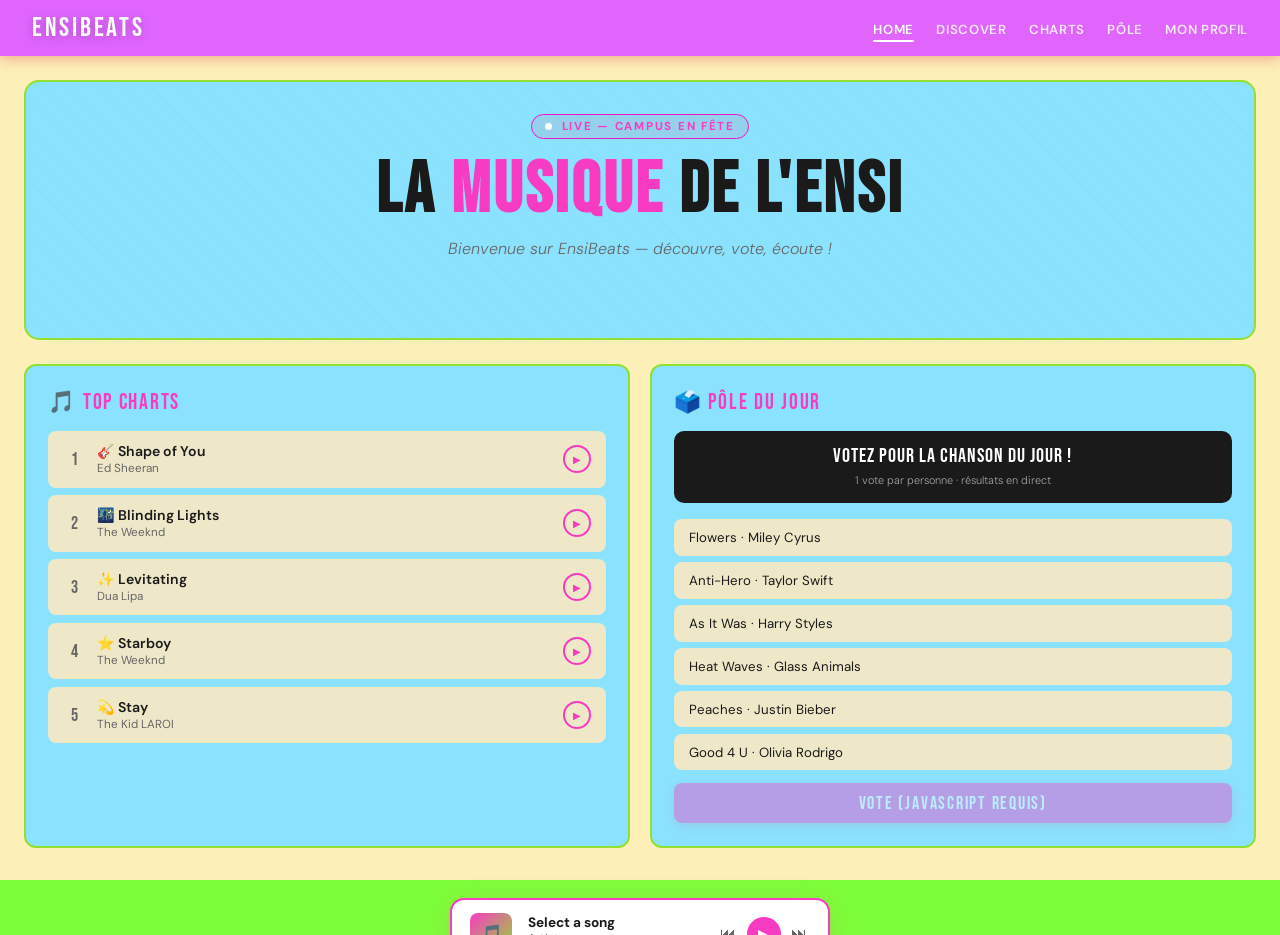
==== index.html @ 4be9f932 "Added index.html for GitHub Pages" ====
<!DOCTYPE html>
<html lang="fr">
<head>
<meta charset="UTF-8">
<meta name="viewport" content="width=device-width, initial-scale=1.0">

<title>CampusBeats</title>

<link href="https://fonts.googleapis.com/css2?family=Bebas+Neue&family=DM+Sans:ital,wght@0,300;0,500;0,700;1,300&display=swap" rel="stylesheet">

<link rel="stylesheet" href="music.css">

</head>

<body>

<nav>

<div class="logo">EnsiBeats</div>

<ul class="nav-links">

<li><a href="#" class="active">Home</a></li>

<li><a href="disc.html">Discover</a></li>

<li><a href="charts.html">Charts</a></li>

<li><a href="pole.html">Pôle</a></li>

<li><a href="#">Mon Profil</a></li>

</ul>

</nav>

<section class="hero">

<div class="hero-tag">
<span class="live-dot"></span>
&nbsp;Live — Campus en fête
</div>

<h1>La <span>Musique</span> de l'Ensi</h1>

<p class="hero-sub">
Bienvenue sur EnsiBeats — découvre, vote, écoute !
</p>

<div class="eq-bars">

<div class="eq-bar"></div>
<div class="eq-bar"></div>
<div class="eq-bar"></div>
<div class="eq-bar"></div>
<div class="eq-bar"></div>
<div class="eq-bar"></div>
<div class="eq-bar"></div>
<div class="eq-bar"></div>
<div class="eq-bar"></div>
<div class="eq-bar"></div>
<div class="eq-bar"></div>
<div class="eq-bar"></div>
<div class="eq-bar"></div>
<div class="eq-bar"></div>
<div class="eq-bar"></div>
<div class="eq-bar"></div>

</div>

</section>

<div class="main">

<div class="card">

<div class="card-title">
🎵 Top Charts
</div>

<ul class="chart-list">

<li class="chart-item">

<span class="rank">1</span>

<div class="track-info">

<div class="track-title">
🎸 Shape of You
</div>

<div class="track-artist">
Ed Sheeran
</div>

</div>

<button class="play-btn">
▶
</button>

</li>

<li class="chart-item">

<span class="rank">2</span>

<div class="track-info">

<div class="track-title">
🌃 Blinding Lights
</div>

<div class="track-artist">
The Weeknd
</div>

</div>

<button class="play-btn">
▶
</button>

</li>

<li class="chart-item">

<span class="rank">3</span>

<div class="track-info">

<div class="track-title">
✨ Levitating
</div>

<div class="track-artist">
Dua Lipa
</div>

</div>

<button class="play-btn">
▶
</button>

</li>

<li class="chart-item">

<span class="rank">4</span>

<div class="track-info">

<div class="track-title">
⭐ Starboy
</div>

<div class="track-artist">
The Weeknd
</div>

</div>

<button class="play-btn">
▶
</button>

</li>

<li class="chart-item">

<span class="rank">5</span>

<div class="track-info">

<div class="track-title">
💫 Stay
</div>

<div class="track-artist">
The Kid LAROI
</div>

</div>

<button class="play-btn">
▶
</button>

</li>

</ul>

</div>

<div class="card">

<div class="card-title">
🗳️ Pôle du Jour
</div>

<div class="vote-title-box">

<p>
Votez pour la chanson du jour !
</p>

<small>
1 vote par personne · résultats en direct
</small>

</div>

<div class="vote-options">

<div class="vote-option">
<span>Flowers · Miley Cyrus</span>
<span class="vote-pct">42%</span>
</div>

<div class="vote-option">
<span>Anti-Hero · Taylor Swift</span>
<span class="vote-pct">67%</span>
</div>

<div class="vote-option">
<span>As It Was · Harry Styles</span>
<span class="vote-pct">55%</span>
</div>

<div class="vote-option">
<span>Heat Waves · Glass Animals</span>
<span class="vote-pct">38%</span>
</div>

<div class="vote-option">
<span>Peaches · Justin Bieber</span>
<span class="vote-pct">29%</span>
</div>

<div class="vote-option">
<span>Good 4 U · Olivia Rodrigo</span>
<span class="vote-pct">44%</span>
</div>

</div>

<button class="vote-submit" disabled>

Vote (JavaScript requis)

</button>

</div>

</div>

<div class="mini-player">

<div class="player-thumb">
🎵
</div>

<div class="player-info">

<div class="player-title">
Select a song
</div>

<div class="player-artist">
Artist name
</div>

<div class="progress-wrap">

<div class="progress-fill"></div>

</div>

</div>

<div class="player-controls">

<button class="ctrl-btn">
⏮
</button>

<button class="ctrl-btn play-pause">
▶
</button>

<button class="ctrl-btn">
⏭
</button>

</div>

</div>

<footer>

© 2026 <strong>EnsiBeats</strong>
— Club Musique Faculté

</footer>

<noscript>

<p style="text-align:center;margin:10px;">
JavaScript désactivé — version statique affichée
</p>

</noscript>

</body>

</html>
---- music.css ----
*, *::before, *::after { box-sizing: border-box; margin: 0; padding: 0; }

:root {
  --bg: #fcefb8;
  --surface: #8be2ff;
  --surface2: #eee8c8;
  --nav: #df65fd;
  --nav-text: #fff;
  --accent: #f83bc3;
  --accent2: #dbff3a;
  --lime: #91df31;
  --lime-dark: #5fa010;
  --footer: #7cff3a;
  --text: #1a1a1a;
  --muted: #666;
  --gold: #c8960a;
}

body {
  background: var(--bg);
  color: var(--text);
  font-family: 'DM Sans', sans-serif;
  min-height: 100vh;
  overflow-x: hidden;

}

/* NAV */
nav {
  position: sticky; top: 0; z-index: 100;
  display: flex; align-items: center; justify-content: space-between;
  padding: 0 2rem;
  height: 56px;
  background: var(--nav);
  box-shadow: 0 3px 12px rgba(232,49,74,.35);
  scroll-behavior: smooth;

}
.logo {
  font-family: 'Bebas Neue', sans-serif;
  font-size: 1.7rem;
  letter-spacing: .1em;
  color: #fff;
  text-shadow: 0 2px 8px rgba(0,0,0,.2);
}
.nav-links { display: flex; gap: 1.4rem; list-style: none; }
.nav-links a {
  color: rgba(255,255,255,.85);
  text-decoration: none;
  font-size: .82rem;
  font-weight: 600;
  letter-spacing: .05em;
  text-transform: uppercase;
  transition: color .2s;
  position: relative;
  padding-bottom: 2px;
}
.nav-links a::after {
  content: '';
  position: absolute; bottom: -2px; left: 0; right: 0; height: 2px;
  background: #fff;
  transform: scaleX(0);
  transition: transform .25s ease;
  border-radius: 2px;
}
.nav-links a:hover, .nav-links a.active { color: #fff; }
.nav-links a:hover::after, .nav-links a.active::after { transform: scaleX(1); }

/* HERO */
.hero {
  background: var(--surface);
  border: 2px solid var(--lime);
  border-radius: 15px;
  margin: 1.5rem 1.5rem .5rem;
  padding: 2rem 2rem 1.5rem;
  text-align: center;
  position: relative;
  overflow: hidden;
}
.hero::before {
  content: '';
  position: absolute; inset: 0;
  background: repeating-linear-gradient(
    45deg,
    transparent,
    transparent 18px,
    rgba(126,203,32,.06) 18px,
    rgba(126,203,32,.06) 19px
  );
  pointer-events: none;
}
.hero-tag {
  display: inline-block;
  background: rgba(232,49,74,.1);
  border: 1.5px solid rgb(237, 20, 208);
  color: var(--accent);
  font-size: .72rem;
  font-weight: 700;
  letter-spacing: .15em;
  text-transform: uppercase;
  padding: .25rem .85rem;
  border-radius: 999px;
  margin-bottom: 1rem;
  animation: fadeUp .5s ease both;
}
.hero h1 {
  font-family: 'Bebas Neue', sans-serif;
  font-size: clamp(2.5rem, 6vw, 4.5rem);
  line-height: 1;
  letter-spacing: .04em;
  color: var(--text);
  animation: fadeUp .6s ease .1s both;
}
.hero h1 span { color: var(--accent); }
.hero-sub {
  margin-top: .7rem;
  color: var(--muted);
  font-style: italic;
  font-weight: 300;
  font-size: 1rem;
  animation: fadeUp .6s ease .2s both;
}

/* EQ BARS */
.eq-bars {
  display: flex; align-items: flex-end; gap: 4px;
  height: 36px; justify-content: center; margin-top: 1.2rem;
  animation: fadeUp .6s ease .3s both;
}
.eq-bar {
  width: 5px; border-radius: 3px;
  background: linear-gradient(to top, var(--accent), var(--lime));
  animation: eq var(--d, .8s) ease-in-out infinite alternate;
}
@keyframes eq {
  from { height: 5px; opacity: .3; }
  to { height: var(--h, 28px); opacity: 1; }
}

/* MAIN GRID */
.main {
  display: grid;
  grid-template-columns: 1fr 1fr;
  gap: 1.2rem;
  padding: 1rem 1.5rem 2rem;
}

/* CARDS */
.card {
  background: var(--surface);
  border: 2px solid var(--lime);
  border-radius: 12px;
  padding: 1.4rem;
  transition: transform .2s, box-shadow .2s;
  animation: fadeUp .6s ease both;
}
.card:nth-child(1) { animation-delay: .3s; }
.card:nth-child(2) { animation-delay: .45s; }
.card:hover { transform: translateY(-4px); box-shadow: 0 8px 24px rgba(126,203,32,.2); }
.card-title {
  font-family: 'Bebas Neue', sans-serif;
  font-size: 1.35rem;
  letter-spacing: .08em;
  color: var(--accent);
  margin-bottom: 1rem;
}

/* CHART LIST */
.chart-list { list-style: none; display: flex; flex-direction: column; gap: .45rem; }
.chart-item {
  display: flex; align-items: center; gap: .75rem;
  padding: .65rem .85rem;
  border-radius: 8px;
  background: var(--surface2);
  cursor: pointer;
  transition: background .2s, transform .15s, border-color .2s;
  border: 1.5px solid transparent;
}
.chart-item:hover { background: #fff; border-color: var(--accent); transform: translateX(4px); }
.chart-item.playing { background: #fff; border-color: var(--accent); }
.rank {
  font-family: 'Bebas Neue', sans-serif;
  font-size: 1.15rem;
  color: var(--muted);
  min-width: 1.4rem;
  text-align: center;
}
.chart-item.playing .rank { color: var(--accent); }
.track-info { flex: 1; }
.track-title { font-weight: 600; font-size: .88rem; }
.track-artist { font-size: .73rem; color: var(--muted); }
.play-btn {
  width: 28px; height: 28px;
  border-radius: 50%;
  border: 2px solid var(--accent);
  background: transparent;
  color: var(--accent);
  cursor: pointer;
  display: flex; align-items: center; justify-content: center;
  font-size: .65rem;
  transition: background .2s, color .15s, transform .15s;
  flex-shrink: 0;
}
.play-btn:hover { background: var(--accent); color: #fff; transform: scale(1.1); }
.chart-item.playing .play-btn { background: var(--accent); color: #fff; }

/* VOTE CARD */
.vote-title-box {
  background: var(--text);
  border-radius: 10px;
  padding: .85rem 1rem;
  text-align: center;
  margin-bottom: 1rem;
  color: #fff;
}
.vote-title-box p {
  font-family: 'Bebas Neue', sans-serif;
  font-size: 1.25rem;
  letter-spacing: .05em;
  line-height: 1.2;
}
.vote-title-box small { font-size: .68rem; opacity: .6; font-weight: 300; }
.vote-options { display: flex; flex-direction: column; gap: .4rem; }
.vote-option {
  position: relative; overflow: hidden;
  padding: .55rem .85rem;
  border-radius: 8px;
  background: var(--surface2);
  border: 1.5px solid transparent;
  cursor: pointer;
  transition: border-color .2s, background .2s;
  display: flex; align-items: center; justify-content: space-between;
  font-size: .83rem;
}
.vote-option:hover { background: #fff; border-color: var(--lime); }
.vote-option.selected { background: #fff; border-color: var(--accent); }
.vote-option.voted { border-color: var(--lime); }
.vote-bar {
  position: absolute; left: 0; top: 0; bottom: 0;
  background: rgba(126,203,32,.18);
  border-radius: 8px;
  transition: width .5s ease;
  width: 0%;
}
.vote-option span { position: relative; z-index: 1; }
.vote-pct {
  position: relative; z-index: 1;
  font-size: .72rem; color: var(--lime-dark);
  font-weight: 700; opacity: 0; transition: opacity .3s;
}
.results-shown .vote-pct { opacity: 1; }
.vote-submit {
  margin-top: .8rem;
  width: 100%;
  padding: .6rem;
  border: none;
  border-radius: 8px;
  background: var(--accent);
  color: #fff;
  font-family: 'Bebas Neue', sans-serif;
  font-size: 1.1rem;
  letter-spacing: .1em;
  cursor: pointer;
  transition: opacity .2s, transform .15s, background .2s;
  box-shadow: 0 3px 10px rgba(232,49,74,.3);
}
.vote-submit:hover:not(:disabled) { background: #c2152f; transform: scale(1.02); }
.vote-submit:disabled { opacity: .4; cursor: not-allowed; transform: none; }

/* MINI PLAYER */
.mini-player {
  position: fixed; bottom: 1.2rem; left: 50%;
  transform: translateX(-50%) translateY(90px);
  width: min(380px, calc(100vw - 2rem));
  background: #fff;
  border: 2px solid var(--accent);
  border-radius: 14px;
  padding: .85rem 1.1rem;
  display: flex; align-items: center; gap: 1rem;
  z-index: 200;
  transition: transform .4s cubic-bezier(.34,1.56,.64,1);
  box-shadow: 0 6px 30px rgba(255, 80, 103, 0.2);
}
.mini-player.visible { transform: translateX(-50%) translateY(0); }
.player-thumb {
  width: 42px; height: 42px; border-radius: 8px;
  background: linear-gradient(135deg, var(--accent), var(--lime));
  display: flex; align-items: center; justify-content: center;
  font-size: 1.2rem; flex-shrink: 0;
}
.player-info { flex: 1; min-width: 0; }
.player-title {
  font-weight: 700; font-size: .85rem;
  white-space: nowrap; overflow: hidden; text-overflow: ellipsis;
  color: var(--text);
}
.player-artist { font-size: .72rem; color: var(--muted); }
.progress-wrap {
  height: 3px; background: var(--surface2);
  border-radius: 2px; margin-top: .4rem; cursor: pointer;
}
.progress-fill {
  height: 100%;
  background: linear-gradient(90deg, var(--accent), var(--lime));
  border-radius: 2px; width: 0%;
  transition: width .5s linear;
}
.player-controls { display: flex; align-items: center; gap: .45rem; }
.ctrl-btn {
  background: none; border: none; color: var(--muted);
  cursor: pointer; font-size: 1rem;
  transition: color .2s, transform .15s; padding: .2rem;
}
.ctrl-btn:hover { color: var(--accent); transform: scale(1.15); }
.ctrl-btn.play-pause {
  width: 34px; height: 34px; border-radius: 50%;
  background: var(--accent); color: #fff;
  display: flex; align-items: center; justify-content: center;
  font-size: .85rem; border: none;
}
.ctrl-btn.play-pause:hover { background: #c2152f; transform: scale(1.1); }

/* FOOTER */
footer {
  background: var(--footer);
  color: rgba(255,255,255,.9);
  text-align: center;
  padding: 1.2rem;
  font-size: .8rem;
  font-weight: 500;
  letter-spacing: .04em;
}
footer strong { color: #fff; }

/* ANIMATIONS */
@keyframes fadeUp {
  from { opacity: 0; transform: translateY(18px); }
  to { opacity: 1; transform: translateY(0); }
}

/* TOAST */
.toast {
  position: fixed; top: 72px; right: 1.2rem;
  background: var(--text); color: #fff;
  padding: .6rem 1.1rem; border-radius: 8px;
  font-size: .83rem; z-index: 300;
  transform: translateX(130%);
  transition: transform .35s cubic-bezier(.34,1.56,.64,1);
  box-shadow: 0 4px 16px rgba(0,0,0,.2);
  border-left: 3px solid var(--lime);
}
.toast.show { transform: translateX(0); }

/* LIVE DOT */
.live-dot {
  width: 7px; height: 7px; border-radius: 50%;
  background: #fff; display: inline-block;
  animation: pulse 1.2s ease-in-out infinite;
}
@keyframes pulse {
  0%, 100% { box-shadow: 0 0 0 0 rgba(255,255,255,.6); }
  50% { box-shadow: 0 0 0 5px rgba(255,255,255,0); }
}
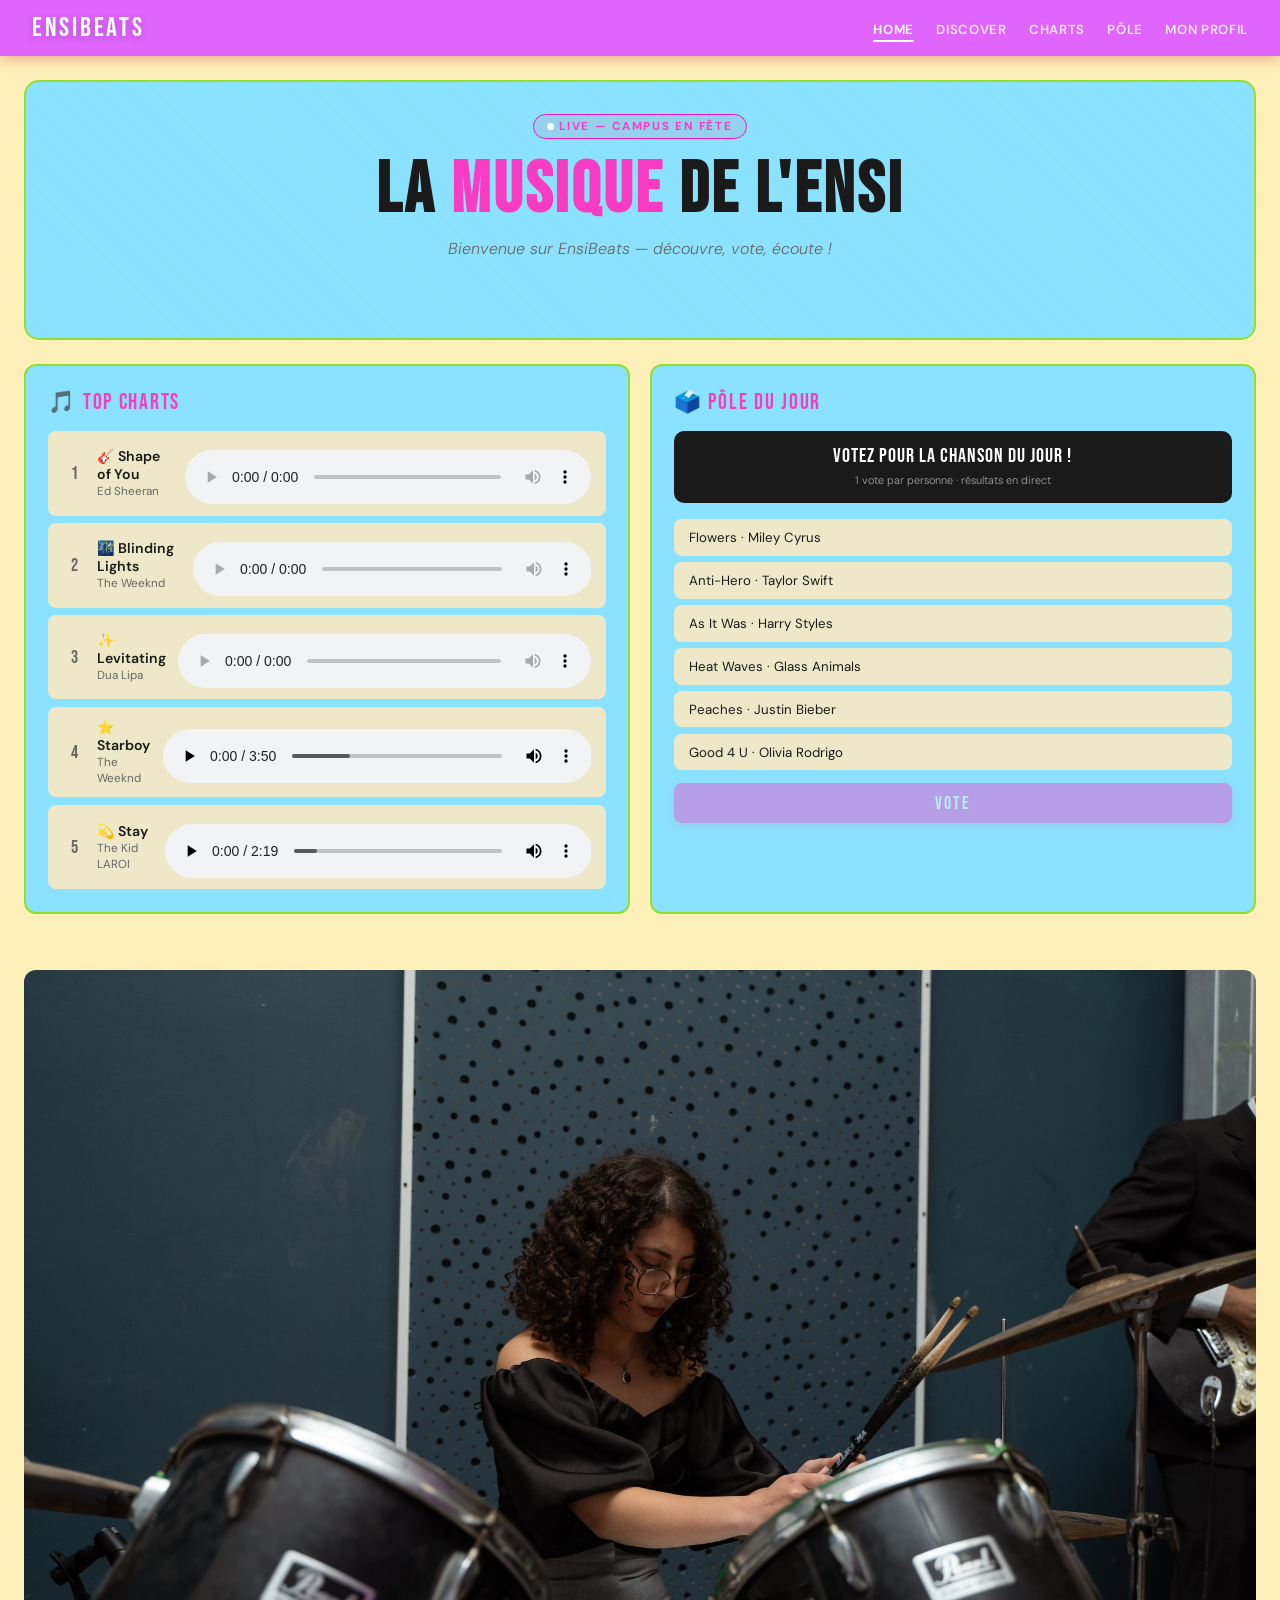
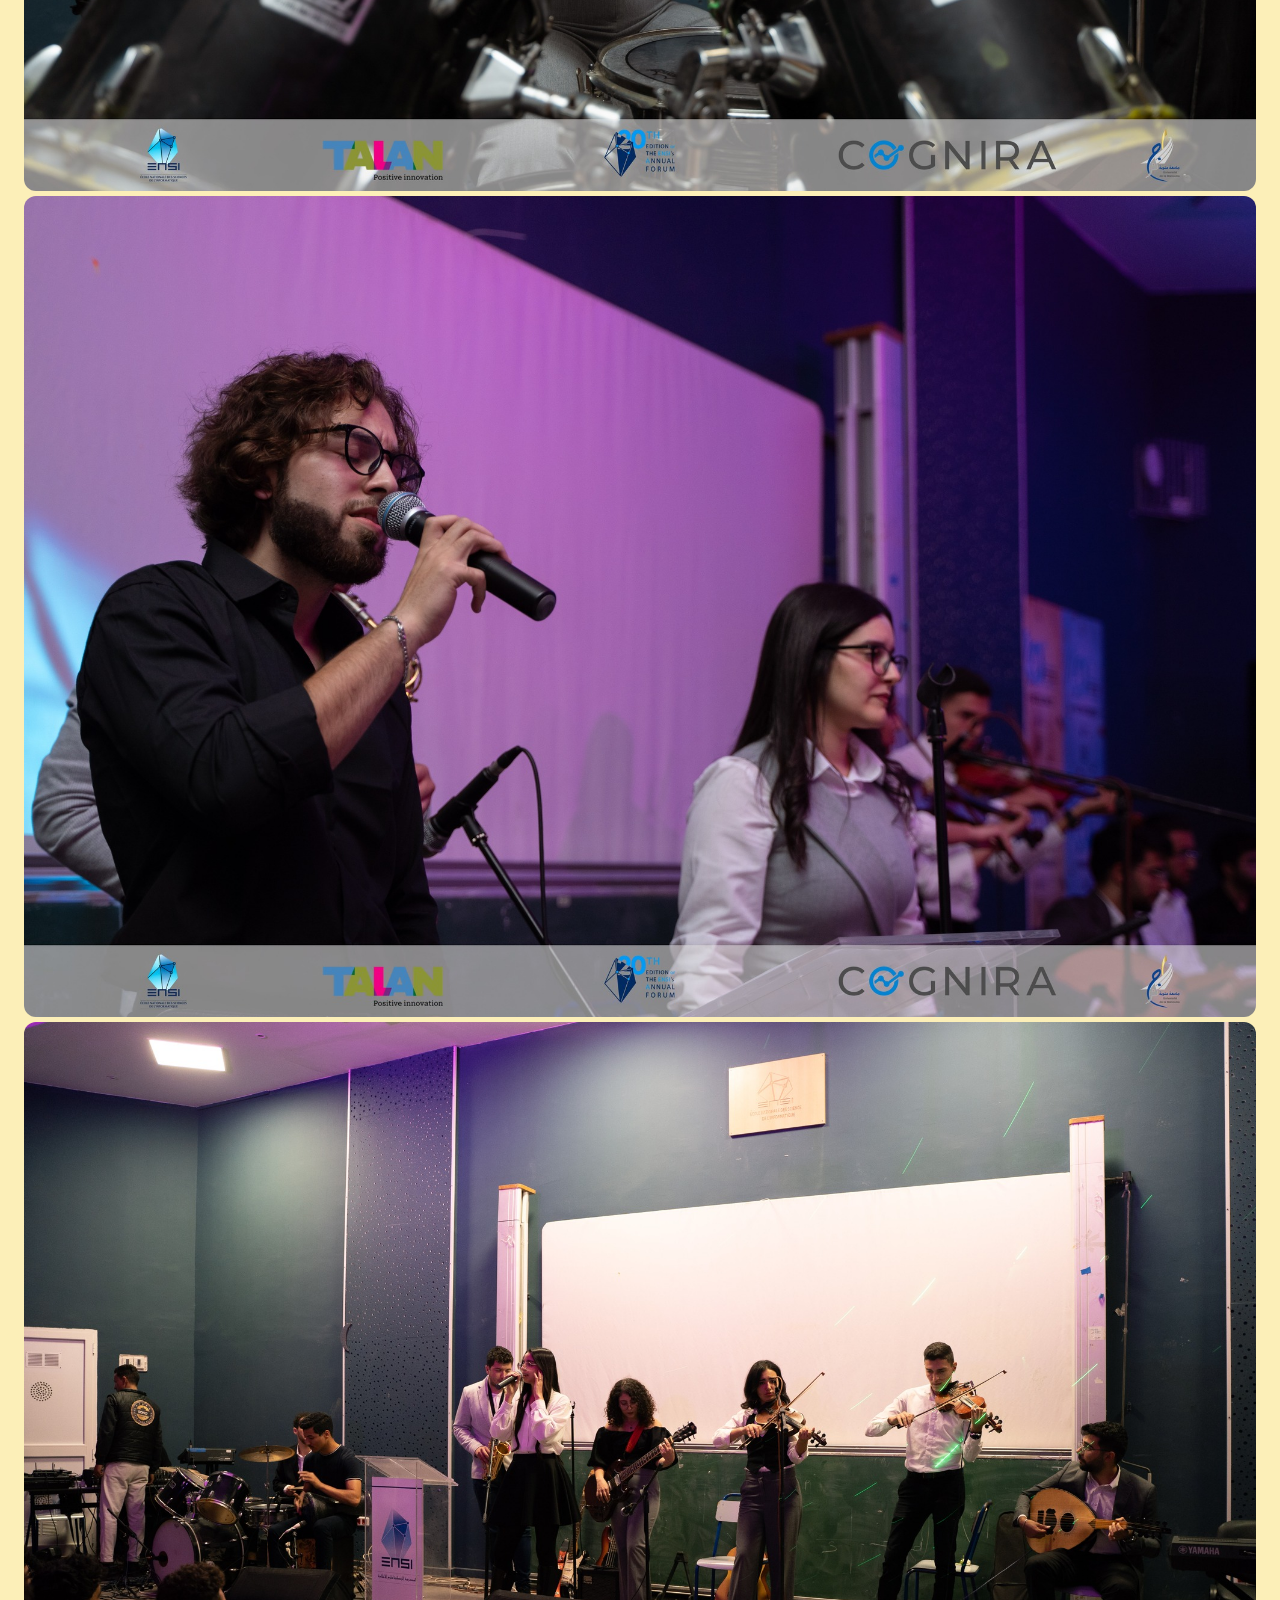
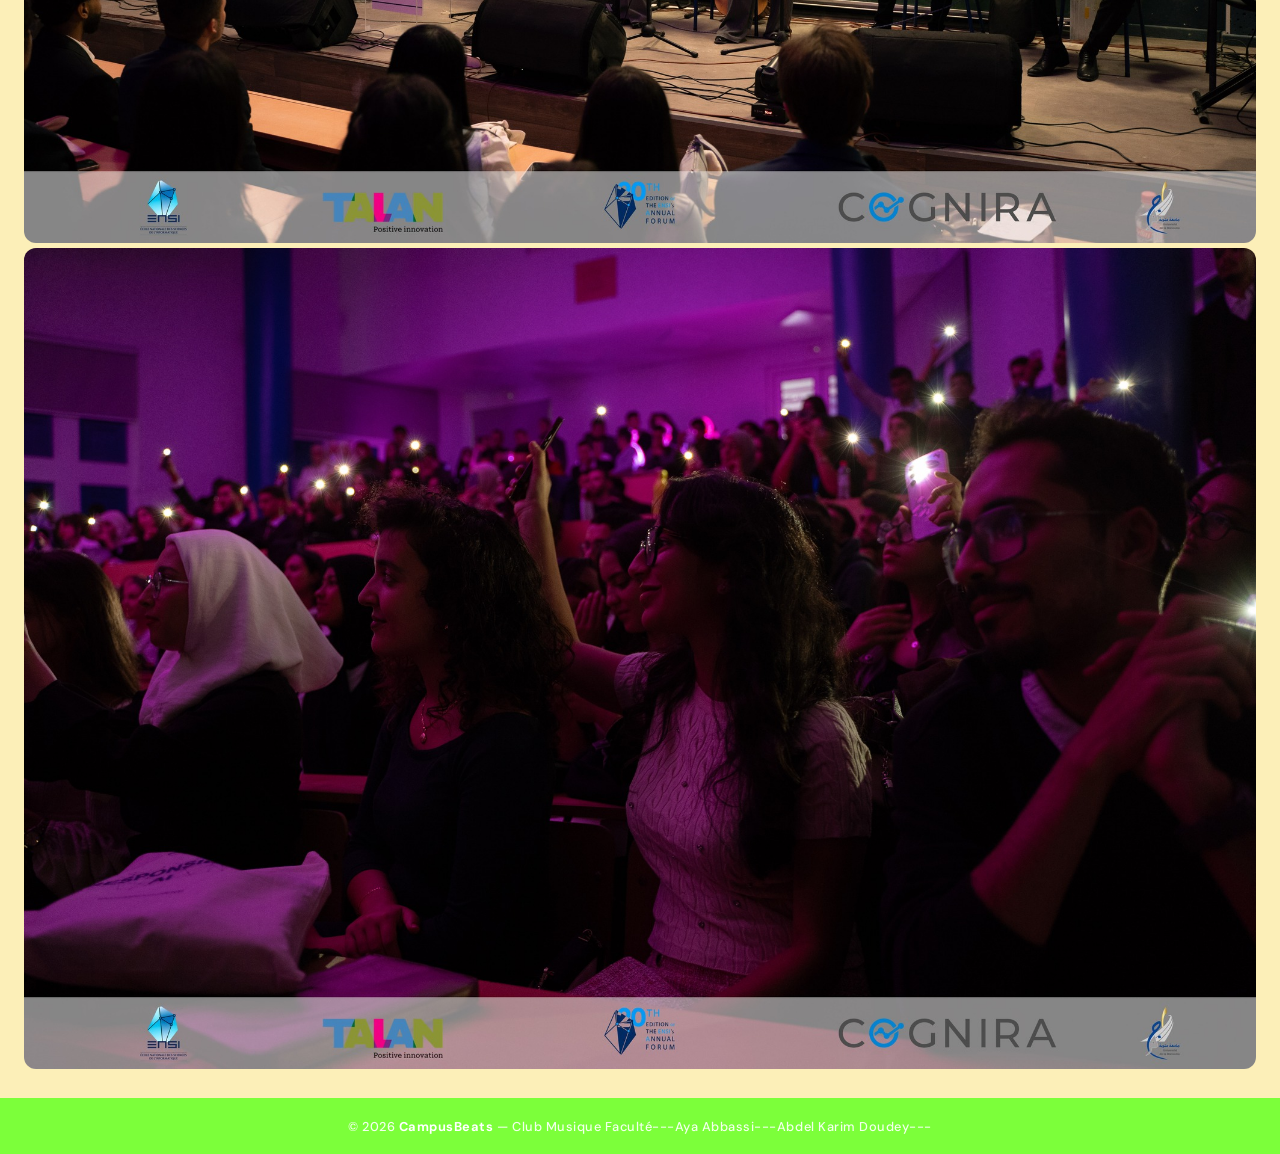
==== commit 55dc1025: "updates" ====
--- a/index.html
+++ b/index.html
@@ -1,318 +1,128 @@
 <!DOCTYPE html>
 <html lang="fr">
 <head>
-<meta charset="UTF-8">
-<meta name="viewport" content="width=device-width, initial-scale=1.0">
+    <meta charset="UTF-8">
+    <meta name="viewport" content="width=device-width, initial-scale=1.0">
+    <title>CampusBeats</title>
+    <link href="https://fonts.googleapis.com/css2?family=Bebas+Neue&family=DM+Sans:ital,wght@0,300;0,500;0,700;1,300&display=swap" rel="stylesheet">
+    <link rel="stylesheet" href="music.css">
+</head>
+<body>
+    <nav>
+        <div class="logo">EnsiBeats</div>
+        <ul class="nav-links">
+            <li><a href="index.html" class="active">Home</a></li>
+            <li><a href="disc.html">Discover</a></li>
+            <li><a href="charts.html">Charts</a></li>
+            <li><a href="pole.html">Pôle</a></li>
+            <li><a href="profile.html">Mon Profil</a></li>
+        </ul>
+    </nav>
 
-<title>CampusBeats</title>
+    <section class="hero">
+        <div class="hero-tag">
+            <span class="live-dot"></span>&nbsp;Live — Campus en fête
+        </div>
+        <h1>La <span>Musique</span> de l'Ensi</h1>
+        <p class="hero-sub">Bienvenue sur EnsiBeats — découvre, vote, écoute !</p>
+        <div class="eq-bars">
+            <div class="eq-bar"></div><div class="eq-bar"></div><div class="eq-bar"></div>
+            <div class="eq-bar"></div><div class="eq-bar"></div><div class="eq-bar"></div>
+            <div class="eq-bar"></div><div class="eq-bar"></div><div class="eq-bar"></div>
+            <div class="eq-bar"></div><div class="eq-bar"></div><div class="eq-bar"></div>
+            <div class="eq-bar"></div><div class="eq-bar"></div><div class="eq-bar"></div>
+            <div class="eq-bar"></div>
+        </div>
+    </section>
 
-<link href="https://fonts.googleapis.com/css2?family=Bebas+Neue&family=DM+Sans:ital,wght@0,300;0,500;0,700;1,300&display=swap" rel="stylesheet">
+    <div class="main">
+        <div class="card">
+            <div class="card-title">🎵 Top Charts</div>
+            <ul class="chart-list">
 
-<link rel="stylesheet" href="music.css">
+                <li class="chart-item">
+                    <div style="display:flex; align-items:center; gap:12px;">
+                        <span class="rank">1</span>
+                        <div class="track-info">
+                            <div class="track-title">🎸 Shape of You</div>
+                            <div class="track-artist">Ed Sheeran</div>
+                        </div>
+                    </div>
+                    <audio controls src="song/shape-of-you.mp3" style="width:100%; margin-top:8px;"></audio>
+                </li>
 
-</head>
+                <li class="chart-item">
+                    <div style="display:flex; align-items:center; gap:12px;">
+                        <span class="rank">2</span>
+                        <div class="track-info">
+                            <div class="track-title">🌃 Blinding Lights</div>
+                            <div class="track-artist">The Weeknd</div>
+                        </div>
+                    </div>
+                    <audio controls src="song/blinding-lights.mp3" style="width:100%; margin-top:8px;"></audio>
+                </li>
 
-<body>
+                <li class="chart-item">
+                    <div style="display:flex; align-items:center; gap:12px;">
+                        <span class="rank">3</span>
+                        <div class="track-info">
+                            <div class="track-title">✨ Levitating</div>
+                            <div class="track-artist">Dua Lipa</div>
+                        </div>
+                    </div>
+                    <audio controls src="song/levitating.mp3" style="width:100%; margin-top:8px;"></audio>
+                </li>
 
-<nav>
+                <li class="chart-item">
+                    <div style="display:flex; align-items:center; gap:12px;">
+                        <span class="rank">4</span>
+                        <div class="track-info">
+                            <div class="track-title">⭐ Starboy</div>
+                            <div class="track-artist">The Weeknd</div>
+                        </div>
+                    </div>
+                    <audio controls src="song/Starboy.mp3" style="width:100%; margin-top:8px;"></audio>
+                </li>
 
-<div class="logo">EnsiBeats</div>
+                <li class="chart-item">
+                    <div style="display:flex; align-items:center; gap:12px;">
+                        <span class="rank">5</span>
+                        <div class="track-info">
+                            <div class="track-title">💫 Stay</div>
+                            <div class="track-artist">The Kid LAROI</div>
+                        </div>
+                    </div>
+                    <audio controls src="song/stay.mp3" style="width:100%; margin-top:8px;"></audio>
+                </li>
 
-<ul class="nav-links">
+            </ul>
+        </div>
 
-<li><a href="#" class="active">Home</a></li>
+        <div class="card">
+            <div class="card-title">🗳️ Pôle du Jour</div>
+            <div class="vote-title-box">
+                <p>Votez pour la chanson du jour !</p>
+                <small>1 vote par personne · résultats en direct</small>
+            </div>
+            <div class="vote-options">
+                <div class="vote-option"><span>Flowers · Miley Cyrus</span><span class="vote-pct">42%</span></div>
+                <div class="vote-option"><span>Anti-Hero · Taylor Swift</span><span class="vote-pct">67%</span></div>
+                <div class="vote-option"><span>As It Was · Harry Styles</span><span class="vote-pct">55%</span></div>
+                <div class="vote-option"><span>Heat Waves · Glass Animals</span><span class="vote-pct">38%</span></div>
+                <div class="vote-option"><span>Peaches · Justin Bieber</span><span class="vote-pct">29%</span></div>
+                <div class="vote-option"><span>Good 4 U · Olivia Rodrigo</span><span class="vote-pct">44%</span></div>
+            </div>
+            <button class="vote-submit" disabled>Vote</button>
+        </div>
+    </div>
+    <div style="text-align: center; padding: 1.5rem;">
+    <img src="ensi2.jpg" alt="description" style="max-width: 100%; border-radius: 12px;">
+    <img src="ensi3.jpg" alt="description" style="max-width: 100%; border-radius: 12px;">
+    <img src="ensi4.jpg" alt="description" style="max-width: 100%; border-radius: 12px;">
+    <img src="ensi5.jpg" alt="description" style="max-width: 100%; border-radius: 12px;">
+    </div>
 
-<li><a href="disc.html">Discover</a></li>
-
-<li><a href="charts.html">Charts</a></li>
-
-<li><a href="pole.html">Pôle</a></li>
-
-<li><a href="#">Mon Profil</a></li>
-
-</ul>
-
-</nav>
-
-<section class="hero">
-
-<div class="hero-tag">
-<span class="live-dot"></span>
-&nbsp;Live — Campus en fête
-</div>
-
-<h1>La <span>Musique</span> de l'Ensi</h1>
-
-<p class="hero-sub">
-Bienvenue sur EnsiBeats — découvre, vote, écoute !
-</p>
-
-<div class="eq-bars">
-
-<div class="eq-bar"></div>
-<div class="eq-bar"></div>
-<div class="eq-bar"></div>
-<div class="eq-bar"></div>
-<div class="eq-bar"></div>
-<div class="eq-bar"></div>
-<div class="eq-bar"></div>
-<div class="eq-bar"></div>
-<div class="eq-bar"></div>
-<div class="eq-bar"></div>
-<div class="eq-bar"></div>
-<div class="eq-bar"></div>
-<div class="eq-bar"></div>
-<div class="eq-bar"></div>
-<div class="eq-bar"></div>
-<div class="eq-bar"></div>
-
-</div>
-
-</section>
-
-<div class="main">
-
-<div class="card">
-
-<div class="card-title">
-🎵 Top Charts
-</div>
-
-<ul class="chart-list">
-
-<li class="chart-item">
-
-<span class="rank">1</span>
-
-<div class="track-info">
-
-<div class="track-title">
-🎸 Shape of You
-</div>
-
-<div class="track-artist">
-Ed Sheeran
-</div>
-
-</div>
-
-<button class="play-btn">
-▶
-</button>
-
-</li>
-
-<li class="chart-item">
-
-<span class="rank">2</span>
-
-<div class="track-info">
-
-<div class="track-title">
-🌃 Blinding Lights
-</div>
-
-<div class="track-artist">
-The Weeknd
-</div>
-
-</div>
-
-<button class="play-btn">
-▶
-</button>
-
-</li>
-
-<li class="chart-item">
-
-<span class="rank">3</span>
-
-<div class="track-info">
-
-<div class="track-title">
-✨ Levitating
-</div>
-
-<div class="track-artist">
-Dua Lipa
-</div>
-
-</div>
-
-<button class="play-btn">
-▶
-</button>
-
-</li>
-
-<li class="chart-item">
-
-<span class="rank">4</span>
-
-<div class="track-info">
-
-<div class="track-title">
-⭐ Starboy
-</div>
-
-<div class="track-artist">
-The Weeknd
-</div>
-
-</div>
-
-<button class="play-btn">
-▶
-</button>
-
-</li>
-
-<li class="chart-item">
-
-<span class="rank">5</span>
-
-<div class="track-info">
-
-<div class="track-title">
-💫 Stay
-</div>
-
-<div class="track-artist">
-The Kid LAROI
-</div>
-
-</div>
-
-<button class="play-btn">
-▶
-</button>
-
-</li>
-
-</ul>
-
-</div>
-
-<div class="card">
-
-<div class="card-title">
-🗳️ Pôle du Jour
-</div>
-
-<div class="vote-title-box">
-
-<p>
-Votez pour la chanson du jour !
-</p>
-
-<small>
-1 vote par personne · résultats en direct
-</small>
-
-</div>
-
-<div class="vote-options">
-
-<div class="vote-option">
-<span>Flowers · Miley Cyrus</span>
-<span class="vote-pct">42%</span>
-</div>
-
-<div class="vote-option">
-<span>Anti-Hero · Taylor Swift</span>
-<span class="vote-pct">67%</span>
-</div>
-
-<div class="vote-option">
-<span>As It Was · Harry Styles</span>
-<span class="vote-pct">55%</span>
-</div>
-
-<div class="vote-option">
-<span>Heat Waves · Glass Animals</span>
-<span class="vote-pct">38%</span>
-</div>
-
-<div class="vote-option">
-<span>Peaches · Justin Bieber</span>
-<span class="vote-pct">29%</span>
-</div>
-
-<div class="vote-option">
-<span>Good 4 U · Olivia Rodrigo</span>
-<span class="vote-pct">44%</span>
-</div>
-
-</div>
-
-<button class="vote-submit" disabled>
-
-Vote (JavaScript requis)
-
-</button>
-
-</div>
-
-</div>
-
-<div class="mini-player">
-
-<div class="player-thumb">
-🎵
-</div>
-
-<div class="player-info">
-
-<div class="player-title">
-Select a song
-</div>
-
-<div class="player-artist">
-Artist name
-</div>
-
-<div class="progress-wrap">
-
-<div class="progress-fill"></div>
-
-</div>
-
-</div>
-
-<div class="player-controls">
-
-<button class="ctrl-btn">
-⏮
-</button>
-
-<button class="ctrl-btn play-pause">
-▶
-</button>
-
-<button class="ctrl-btn">
-⏭
-</button>
-
-</div>
-
-</div>
-
-<footer>
-
-© 2026 <strong>EnsiBeats</strong>
-— Club Musique Faculté
-
-</footer>
-
-<noscript>
-
-<p style="text-align:center;margin:10px;">
-JavaScript désactivé — version statique affichée
-</p>
-
-</noscript>
+    <footer>© 2026 <strong>CampusBeats</strong> — Club Musique Faculté---Aya Abbassi---Abdel Karim Doudey---</footer>
 
 </body>
-
 </html>
--- a/music.css
+++ b/music.css
@@ -15,7 +15,6 @@
   --muted: #666;
   --gold: #c8960a;
 }
-
 body {
   background: var(--bg);
   color: var(--text);
@@ -24,8 +23,6 @@
   overflow-x: hidden;
 
 }
-
-/* NAV */
 nav {
   position: sticky; top: 0; z-index: 100;
   display: flex; align-items: center; justify-content: space-between;
@@ -33,8 +30,6 @@
   height: 56px;
   background: var(--nav);
   box-shadow: 0 3px 12px rgba(232,49,74,.35);
-  scroll-behavior: smooth;
-
 }
 .logo {
   font-family: 'Bebas Neue', sans-serif;
@@ -66,7 +61,6 @@
 .nav-links a:hover, .nav-links a.active { color: #fff; }
 .nav-links a:hover::after, .nav-links a.active::after { transform: scaleX(1); }
 
-/* HERO */
 .hero {
   background: var(--surface);
   border: 2px solid var(--lime);
@@ -121,7 +115,6 @@
   animation: fadeUp .6s ease .2s both;
 }
 
-/* EQ BARS */
 .eq-bars {
   display: flex; align-items: flex-end; gap: 4px;
   height: 36px; justify-content: center; margin-top: 1.2rem;
@@ -136,16 +129,12 @@
   from { height: 5px; opacity: .3; }
   to { height: var(--h, 28px); opacity: 1; }
 }
-
-/* MAIN GRID */
 .main {
   display: grid;
   grid-template-columns: 1fr 1fr;
   gap: 1.2rem;
   padding: 1rem 1.5rem 2rem;
 }
-
-/* CARDS */
 .card {
   background: var(--surface);
   border: 2px solid var(--lime);
@@ -165,7 +154,6 @@
   margin-bottom: 1rem;
 }
 
-/* CHART LIST */
 .chart-list { list-style: none; display: flex; flex-direction: column; gap: .45rem; }
 .chart-item {
   display: flex; align-items: center; gap: .75rem;
@@ -203,8 +191,6 @@
 }
 .play-btn:hover { background: var(--accent); color: #fff; transform: scale(1.1); }
 .chart-item.playing .play-btn { background: var(--accent); color: #fff; }
-
-/* VOTE CARD */
 .vote-title-box {
   background: var(--text);
   border-radius: 10px;
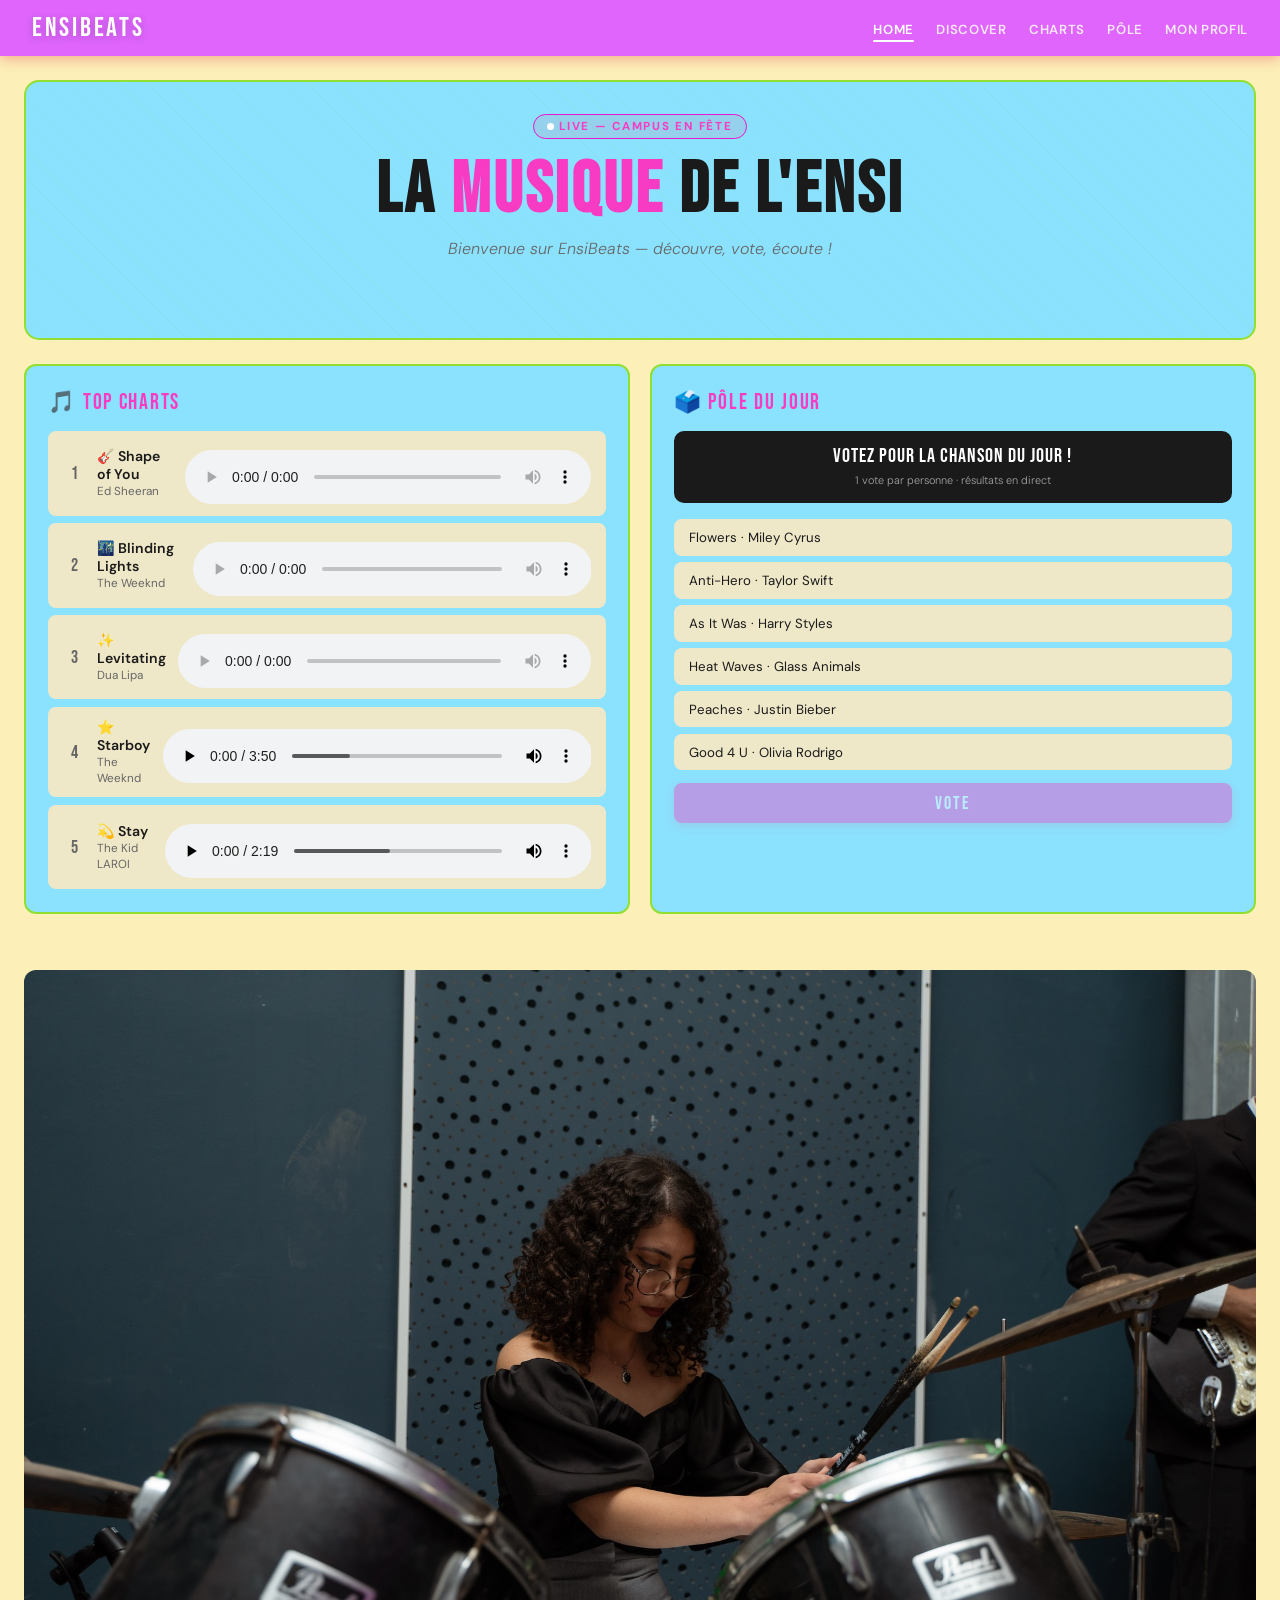
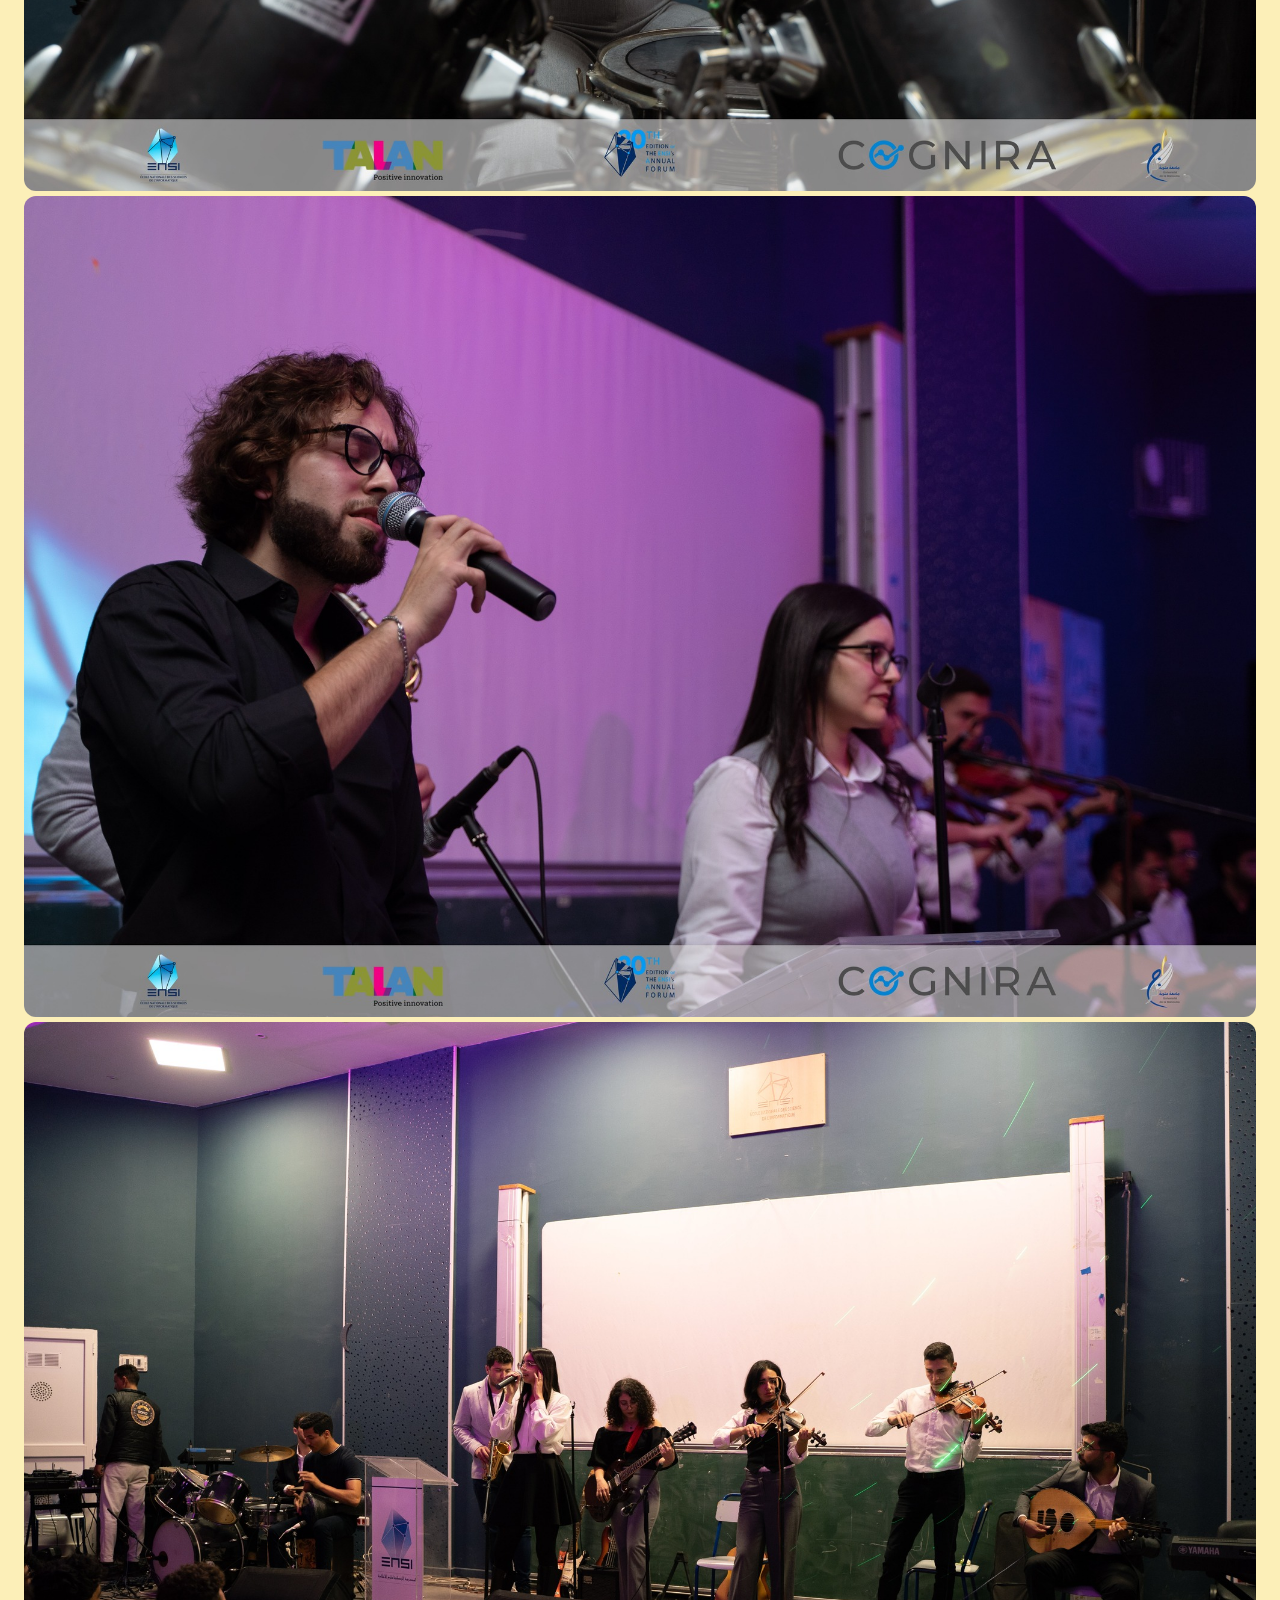
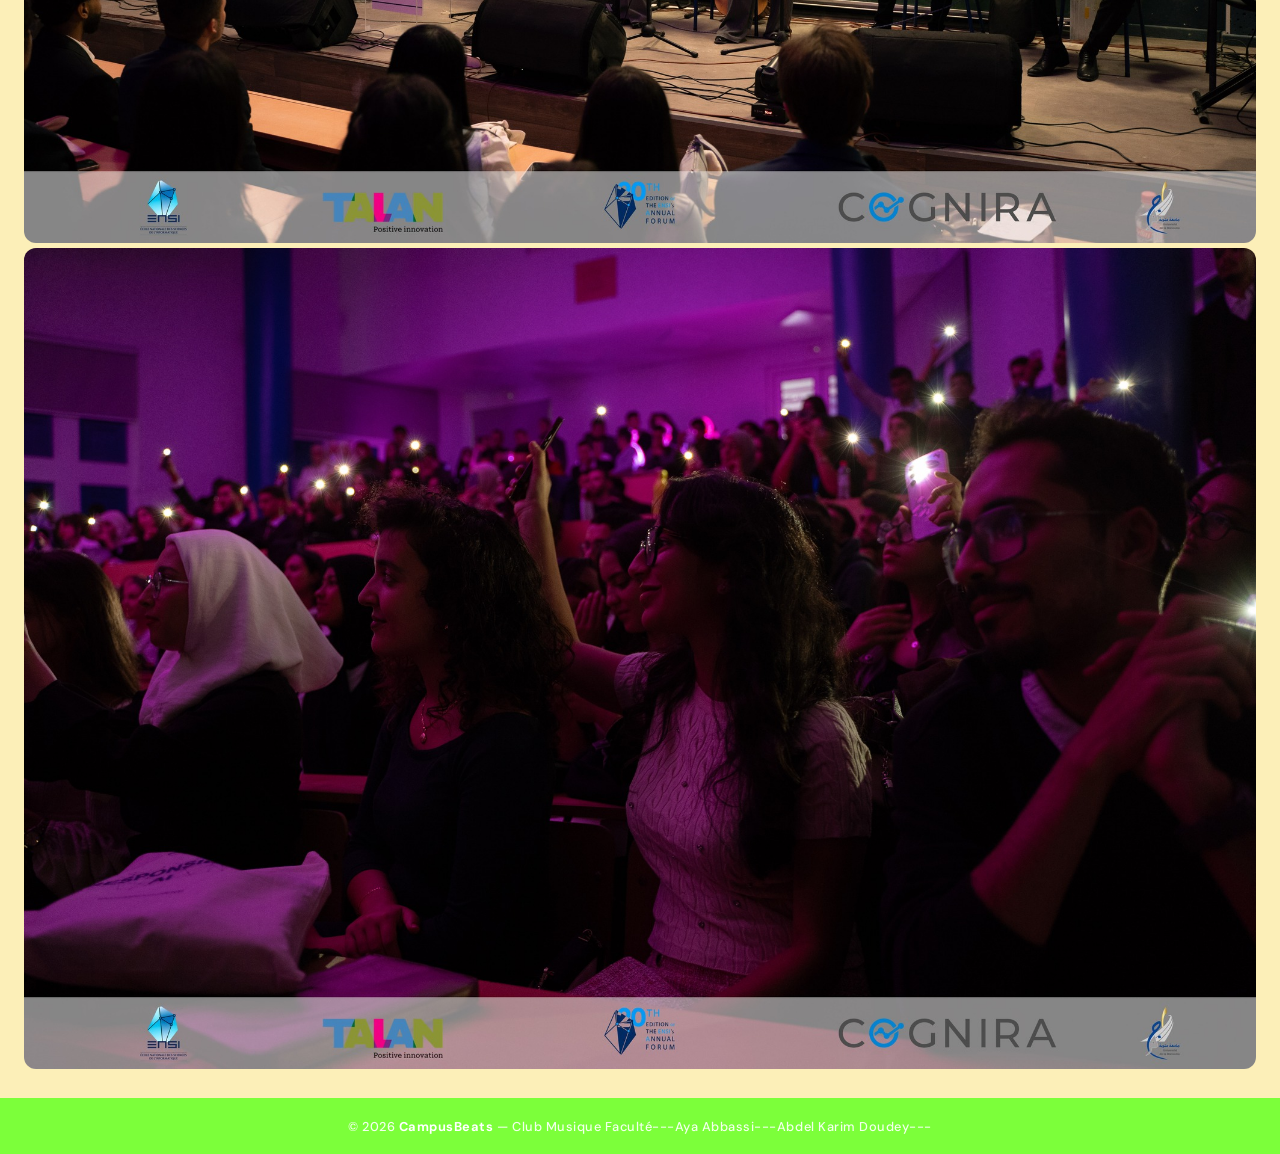
==== commit 390de2de: "Updated title" ====
--- a/index.html
+++ b/index.html
@@ -3,7 +3,7 @@
 <head>
     <meta charset="UTF-8">
     <meta name="viewport" content="width=device-width, initial-scale=1.0">
-    <title>CampusBeats</title>
+    <title>EnsiBeats</title>
     <link href="https://fonts.googleapis.com/css2?family=Bebas+Neue&family=DM+Sans:ital,wght@0,300;0,500;0,700;1,300&display=swap" rel="stylesheet">
     <link rel="stylesheet" href="music.css">
 </head>
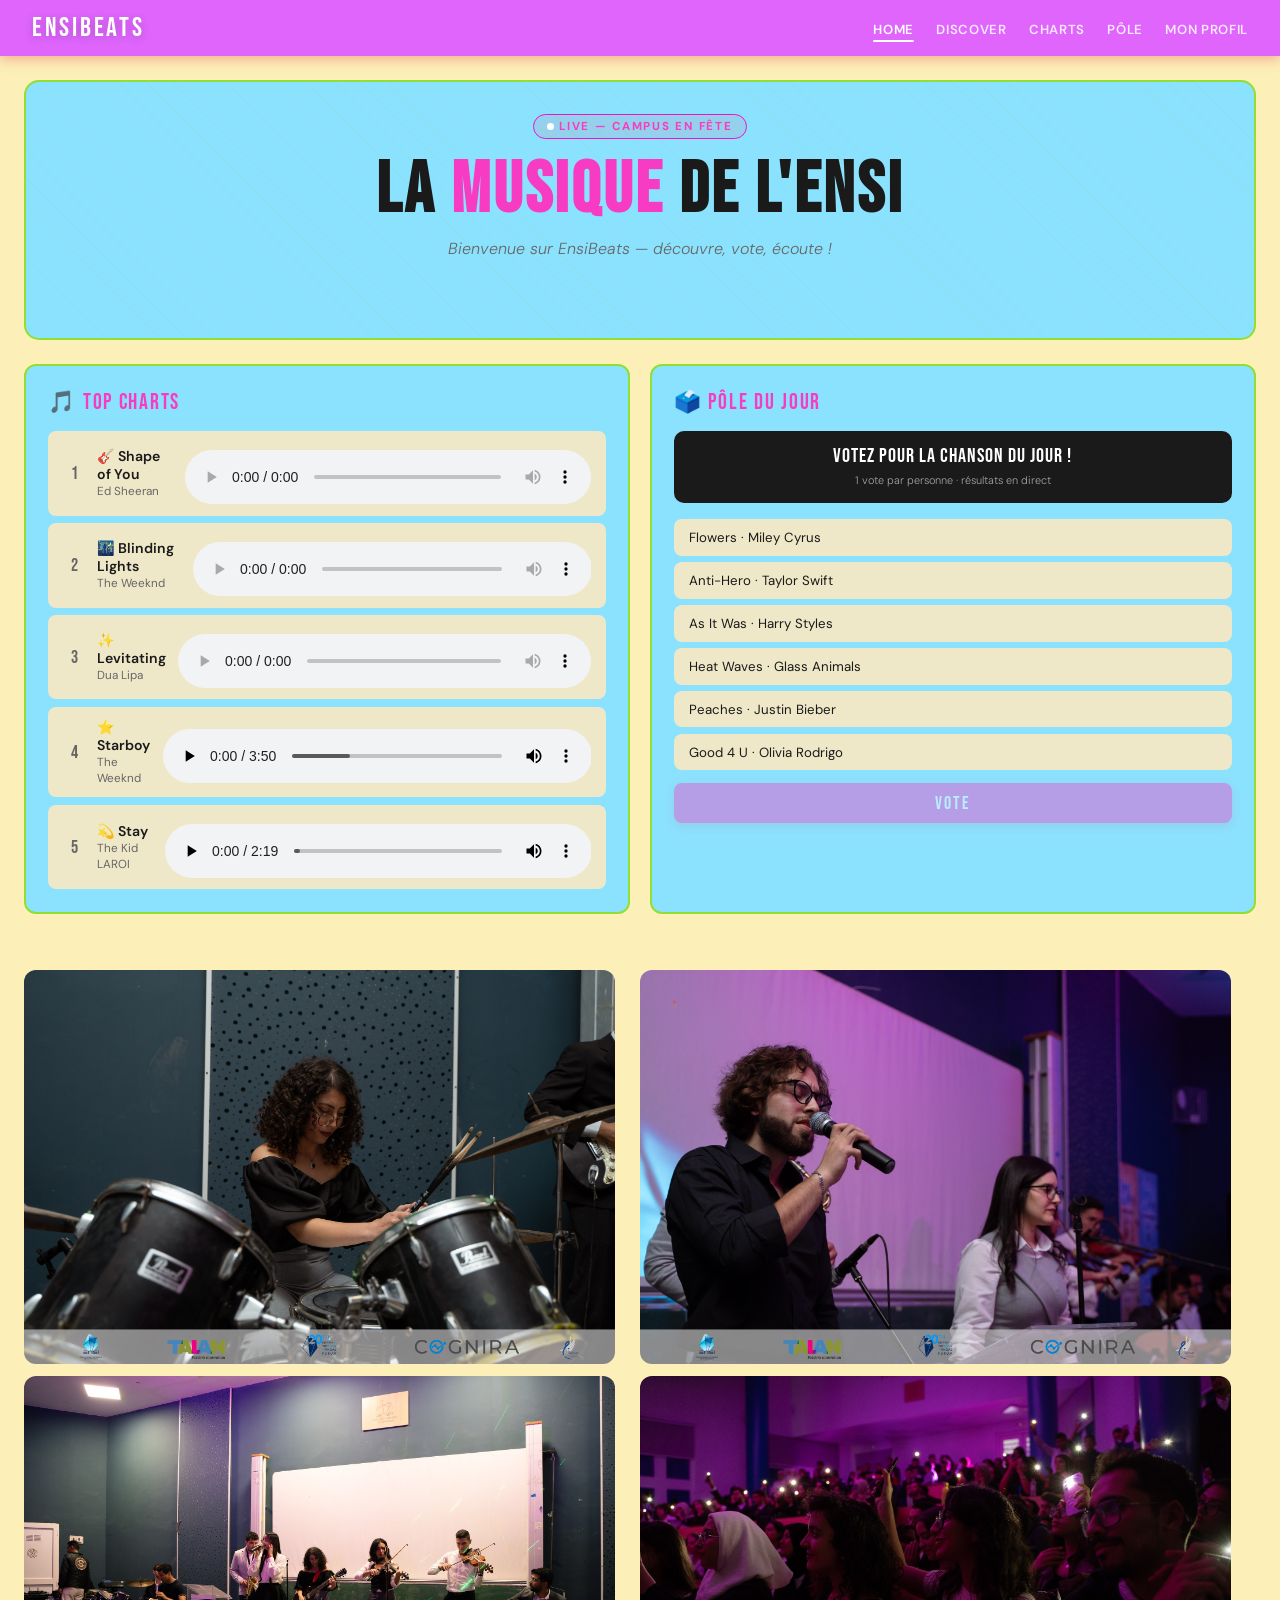
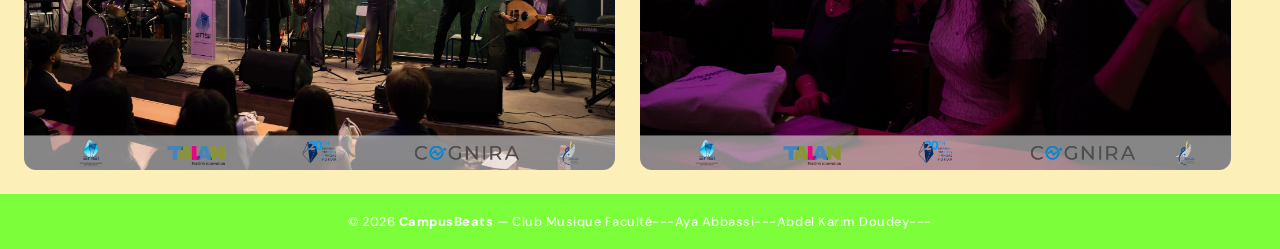
==== commit 319743b7: "Updated float" ====
--- a/index.html
+++ b/index.html
@@ -115,12 +115,12 @@
             <button class="vote-submit" disabled>Vote</button>
         </div>
     </div>
-    <div style="text-align: center; padding: 1.5rem;">
-    <img src="ensi2.jpg" alt="description" style="max-width: 100%; border-radius: 12px;">
-    <img src="ensi3.jpg" alt="description" style="max-width: 100%; border-radius: 12px;">
-    <img src="ensi4.jpg" alt="description" style="max-width: 100%; border-radius: 12px;">
-    <img src="ensi5.jpg" alt="description" style="max-width: 100%; border-radius: 12px;">
-    </div>
+    <div style="overflow: hidden; padding: 1.5rem;">
+    <img src="ensi2.jpg" alt="description" style="float: left; width: 48%; margin: 0 2% 12px 0; border-radius: 12px;">
+    <img src="ensi3.jpg" alt="description" style="float: left; width: 48%; margin: 0 0 12px 0; border-radius: 12px;">
+    <img src="ensi4.jpg" alt="description" style="float: left; width: 48%; margin: 0 2% 0 0; border-radius: 12px;">
+    <img src="ensi5.jpg" alt="description" style="float: left; width: 48%; border-radius: 12px;">
+</div>
 
     <footer>© 2026 <strong>CampusBeats</strong> — Club Musique Faculté---Aya Abbassi---Abdel Karim Doudey---</footer>
 
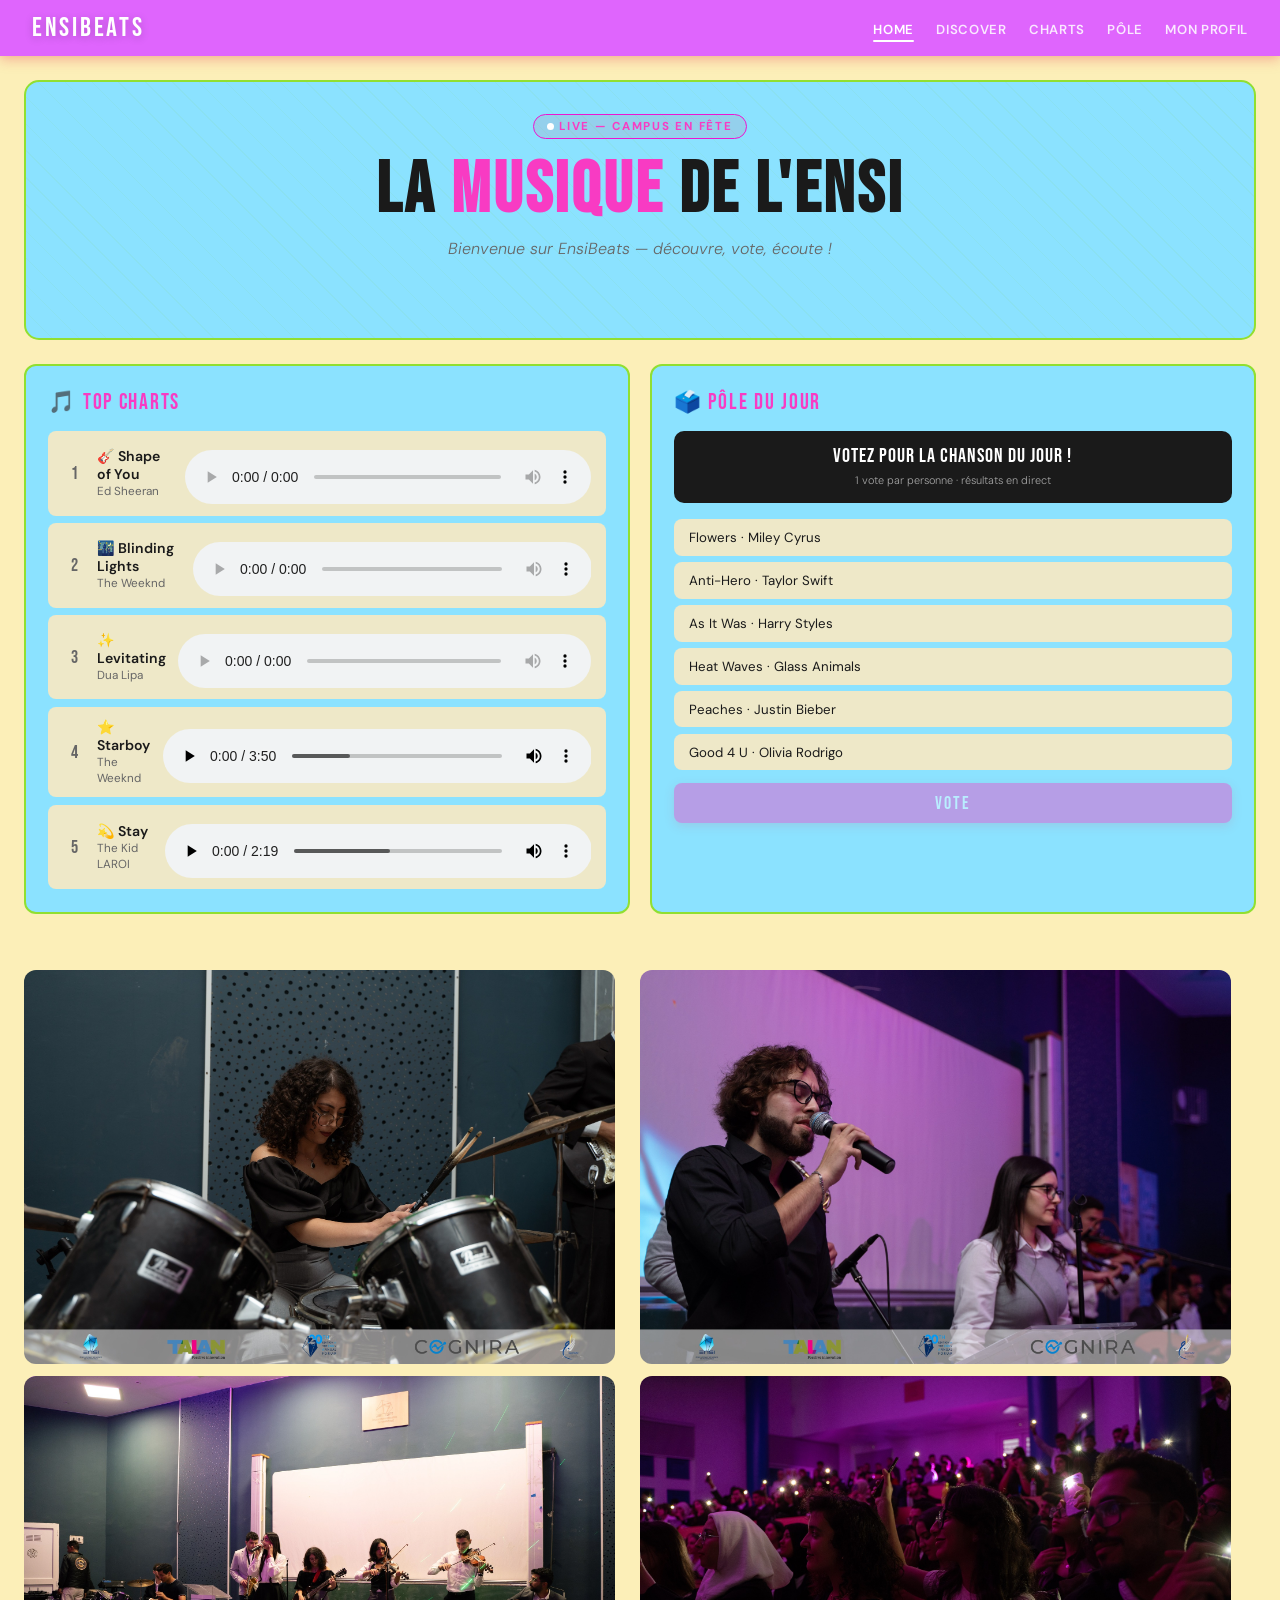
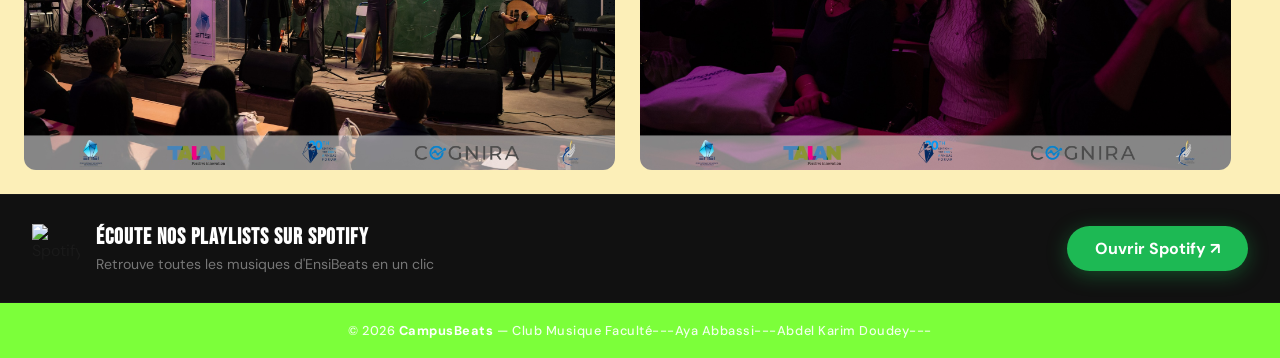
==== commit 6fc3331b: "final update" ====
--- a/index.html
+++ b/index.html
@@ -121,6 +121,19 @@
     <img src="ensi4.jpg" alt="description" style="float: left; width: 48%; margin: 0 2% 0 0; border-radius: 12px;">
     <img src="ensi5.jpg" alt="description" style="float: left; width: 48%; border-radius: 12px;">
 </div>
+    <!-- SPOTIFY SECTION — avant le footer -->
+    <div class="spotify-section">
+        <div class="spotify-left">
+            <img src="https://upload.wikimedia.org/wikipedia/commons/8/84/Spotify_icon.svg" alt="Spotify" width="48" height="48">
+            <div>
+                <h3>Écoute nos playlists sur Spotify</h3>
+                <p>Retrouve toutes les musiques d'EnsiBeats en un clic</p>
+            </div>
+        </div>
+        <a href="https://open.spotify.com" target="_blank" class="spotify-btn">
+            Ouvrir Spotify ↗
+        </a>
+    </div>
 
     <footer>© 2026 <strong>CampusBeats</strong> — Club Musique Faculté---Aya Abbassi---Abdel Karim Doudey---</footer>
 
--- a/music.css
+++ b/music.css
@@ -306,6 +306,7 @@
 }
 .ctrl-btn.play-pause:hover { background: #c2152f; transform: scale(1.1); }
 
+
 /* FOOTER */
 footer {
   background: var(--footer);
@@ -346,4 +347,99 @@
 @keyframes pulse {
   0%, 100% { box-shadow: 0 0 0 0 rgba(255,255,255,.6); }
   50% { box-shadow: 0 0 0 5px rgba(255,255,255,0); }
+}
+ /* ===================================
+   SPOTIFY SECTION
+   =================================== */
+
+.spotify-section {
+    overflow: hidden;
+    background: #111;
+    border-top: 1px solid #1a1a1a;
+    border-bottom: 1px solid #1a1a1a;
+    padding: 1.8rem 2rem;
+    display: flex;
+    align-items: center;
+    justify-content: space-between;
+}
+
+.spotify-left {
+    float: left;
+    display: flex;
+    align-items: center;
+    gap: 16px;
+}
+
+.spotify-left img {
+    float: left;
+}
+
+.spotify-left h3 {
+    font-family: 'Bebas Neue', sans-serif;
+    font-size: 1.4rem;
+    color: #fff;
+    letter-spacing: 1px;
+    margin: 0 0 4px 0;
+}
+
+.spotify-left p {
+    font-family: 'DM Sans', sans-serif;
+    font-size: 0.88rem;
+    color: #777;
+    margin: 0;
+}
+
+.spotify-btn {
+    float: right;
+    display: inline-flex;
+    align-items: center;
+    gap: 10px;
+    padding: 12px 28px;
+    background: #1DB954;
+    color: #fff;
+    font-family: 'DM Sans', sans-serif;
+    font-size: 1rem;
+    font-weight: 700;
+    text-decoration: none;
+    border-radius: 50px;
+    transition: background 0.2s ease, transform 0.2s ease, box-shadow 0.2s ease;
+    box-shadow: 0 4px 20px rgba(29, 185, 84, 0.35);
+}
+
+.spotify-btn:hover {
+    background: #17a349;
+    transform: scale(1.05);
+    box-shadow: 0 6px 28px rgba(29, 185, 84, 0.55);
+}
+
+.spotify-btn:active {
+    transform: scale(0.97);
+}
+
+/* ===================================
+   RESPONSIVE
+   =================================== */
+
+@media (max-width: 700px) {
+    .spotify-section {
+        flex-direction: column;
+        text-align: center;
+        gap: 1.2rem;
+    }
+
+    .spotify-left {
+        float: none;
+        flex-direction: column;
+        text-align: center;
+    }
+
+    .spotify-left img {
+        float: none;
+    }
+
+    .spotify-btn {
+        float: none;
+        width: 100%;
+        justify-content: center;
+    }
 }
